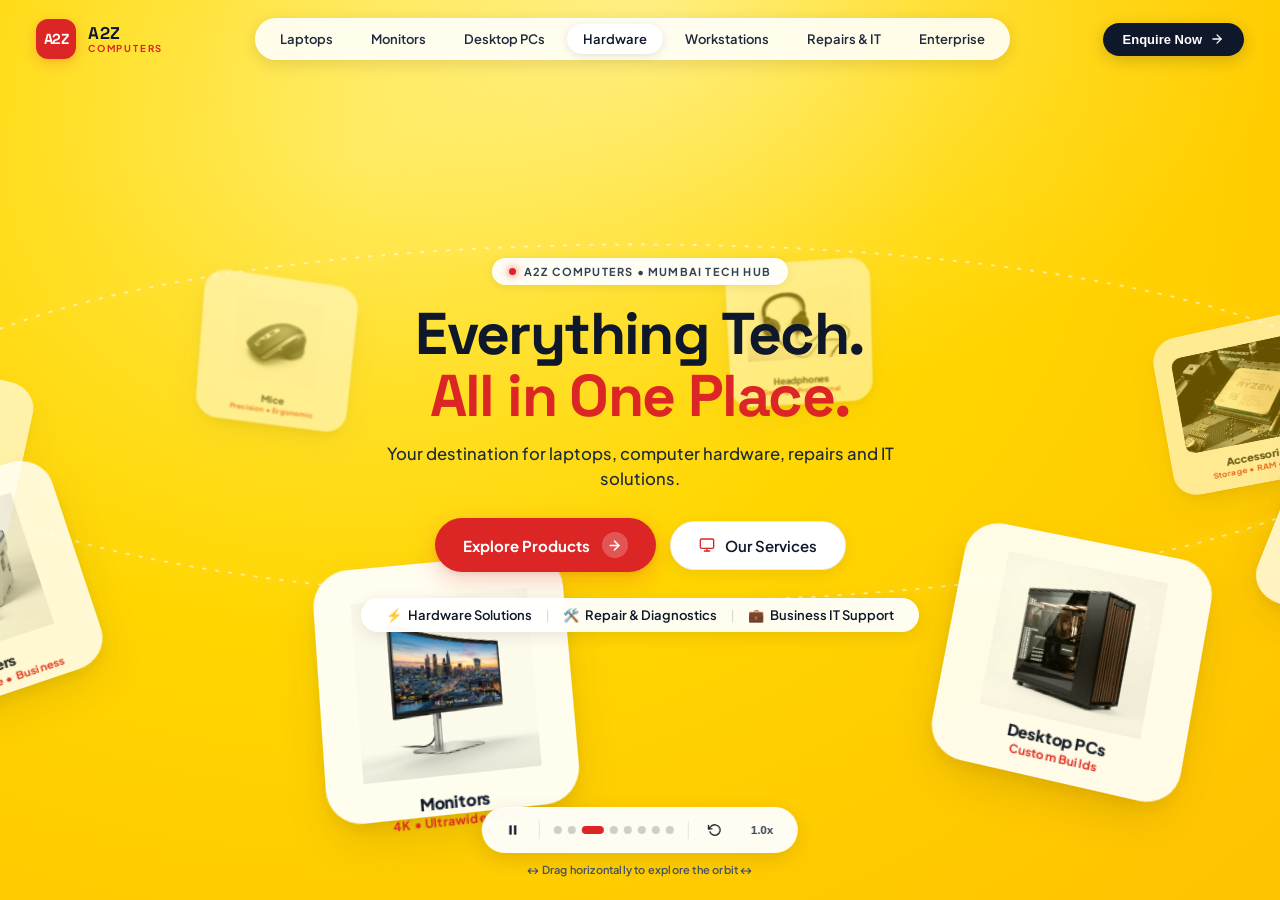
==== index.html @ b60e517a "Deploy A2Z Computers website" ====
<!DOCTYPE html>
<html lang="en">
<head>
  <meta charset="UTF-8">
  <meta name="viewport" content="width=device-width, initial-scale=1.0, maximum-scale=1.0, user-scalable=no">
  <title>A2Z Computers — Everything Tech. All in One Place.</title>
  <meta name="description" content="A2Z Computers: Your premier destination for pro laptops, custom workstations, 4K displays, laser printers, hardware components, and professional IT solutions.">

  <!-- Typography -->
  <link rel="preconnect" href="https://fonts.googleapis.com">
  <link rel="preconnect" href="https://fonts.gstatic.com" crossorigin>
  <link href="https://fonts.googleapis.com/css2?family=Plus+Jakarta+Sans:wght@400;500;600;700;800&family=Space+Grotesk:wght@500;700&display=swap" rel="stylesheet">

  <link rel="stylesheet" href="styles.css?v=yellow_v3">
</head>
<body>
  <div class="site-wrapper" id="siteWrapper">
    <!-- Atmospheric Ambient Canvas -->
    <div class="ambient-glow" aria-hidden="true"></div>
    <div class="orbital-track-svg-wrap" aria-hidden="true">
      <svg class="orbital-guide-svg" id="orbitalGuideSvg" viewBox="0 0 1000 600" preserveAspectRatio="none">
        <path id="orbitalTrackPath" class="orbital-guide-path" d="" />
      </svg>
    </div>

    <!-- Site Header -->
    <header class="site-header" id="siteHeader">
      <div class="header-container">
        <!-- Brand Wordmark -->
        <a href="#home" class="brand-wordmark" aria-label="A2Z Computers Home">
          <div class="brand-logo-badge">
            <span class="badge-letter">A2Z</span>
          </div>
          <div class="brand-title-wrap">
            <span class="brand-name">A2Z</span>
            <span class="brand-subtitle">COMPUTERS</span>
          </div>
        </a>

        <!-- Desktop Navigation -->
        <nav class="desktop-nav" aria-label="Main Navigation">
          <ul class="nav-list">
            <li><a href="laptops.html" class="nav-link">Laptops</a></li>
            <li><a href="monitors.html" class="nav-link">Monitors</a></li>
            <li><a href="desktops.html" class="nav-link">Desktop PCs</a></li>
            <li><a href="#products" class="nav-link active" data-nav="products">Hardware</a></li>
            <li><a href="#custom-builds" class="nav-link" data-nav="custom-builds">Workstations</a></li>
            <li><a href="#repairs" class="nav-link" data-nav="repairs">Repairs &amp; IT</a></li>
            <li><a href="#business" class="nav-link" data-nav="business">Enterprise</a></li>
          </ul>
        </nav>

        <!-- Header Actions -->
        <div class="header-actions">
          <button type="button" class="btn-enquiry" id="btnHeaderEnquire" aria-haspopup="dialog" aria-expanded="false">
            <span>Enquire Now</span>
            <svg class="icon-arrow" width="14" height="14" viewBox="0 0 24 24" fill="none" stroke="currentColor" stroke-width="2.2" stroke-linecap="round" stroke-linejoin="round" aria-hidden="true">
              <line x1="5" y1="12" x2="19" y2="12"></line>
              <polyline points="12 5 19 12 12 19"></polyline>
            </svg>
          </button>

          <!-- Mobile Hamburger Toggle -->
          <button type="button" class="mobile-menu-btn" id="mobileMenuBtn" aria-label="Toggle navigation menu" aria-expanded="false" aria-controls="mobileMenuDrawer">
            <span class="hamburger-bar"></span>
            <span class="hamburger-bar"></span>
          </button>
        </div>
      </div>

      <!-- Mobile Navigation Drawer -->
      <div class="mobile-drawer" id="mobileMenuDrawer" aria-hidden="true">
        <div class="mobile-drawer-content">
          <ul class="mobile-nav-list">
            <li><a href="laptops.html" class="mobile-nav-link mobile-nav-featured">Laptops</a></li>
            <li><a href="monitors.html" class="mobile-nav-link mobile-nav-featured">Monitors</a></li>
            <li><a href="desktops.html" class="mobile-nav-link mobile-nav-featured">Desktop PCs</a></li>
            <li><a href="#products" class="mobile-nav-link" data-nav="products">Hardware</a></li>
            <li><a href="#custom-builds" class="mobile-nav-link" data-nav="custom-builds">Workstations</a></li>
            <li><a href="#repairs" class="mobile-nav-link" data-nav="repairs">Repairs &amp; IT</a></li>
            <li><a href="#business" class="mobile-nav-link" data-nav="business">Enterprise</a></li>
          </ul>
          <div class="mobile-drawer-actions">
            <button type="button" class="btn-enquiry btn-full-width" id="btnMobileEnquire">
              <span>Contact Tech Desk</span>
            </button>
          </div>
        </div>
      </div>
    </header>

    <!-- MAIN HERO STAGE -->
    <main class="hero-stage" id="heroStage">
      <!-- 3D Orbital Scene Layer -->
      <div class="orbit-viewport" id="orbitViewport" aria-label="Interactive 3D Hardware Orbit">
        <!-- Products will be positioned dynamically along the 3D elliptical trajectory -->
        <div class="orbit-track" id="orbitTrack">
          <!-- 8 Hardware Product Cards dynamically rendered & animated via JS -->
        </div>
      </div>

      <!-- Central Hero Content Layer (Positioned with depth layering) -->
      <section class="central-hero" id="centralHero">
        <div class="hero-badge">
          <span class="badge-dot" aria-hidden="true"></span>
          <span class="badge-text">A2Z COMPUTERS • MUMBAI TECH HUB</span>
        </div>

        <h1 class="hero-headline">
          <span class="headline-line">Everything Tech.</span>
          <span class="headline-line highlight">All in One Place.</span>
        </h1>

        <p class="hero-supporting">
          Your destination for laptops, computer hardware, repairs and IT solutions.
        </p>

        <div class="hero-cta-group">
          <a href="#products" class="btn-cta-primary" id="ctaExploreProducts">
            <span>Explore Products</span>
            <span class="btn-icon-bubble" aria-hidden="true">
              <svg width="15" height="15" viewBox="0 0 24 24" fill="none" stroke="currentColor" stroke-width="2.5" stroke-linecap="round" stroke-linejoin="round">
                <line x1="5" y1="12" x2="19" y2="12"></line>
                <polyline points="12 5 19 12 12 19"></polyline>
              </svg>
            </span>
          </a>

          <a href="#services" class="btn-cta-secondary" id="ctaOurServices">
            <svg class="service-icon" width="16" height="16" viewBox="0 0 24 24" fill="none" stroke="currentColor" stroke-width="2" stroke-linecap="round" stroke-linejoin="round" aria-hidden="true">
              <rect x="2" y="3" width="20" height="14" rx="2" ry="2"></rect>
              <line x1="8" y1="21" x2="16" y2="21"></line>
              <line x1="12" y1="17" x2="12" y2="21"></line>
            </svg>
            <span>Our Services</span>
          </a>
        </div>

        <!-- Trust Highlights Bar (Neutral, Verified Service Highlights) -->
        <div class="trust-metrics-bar" aria-label="Service Highlights">
          <div class="trust-item">
            <span class="trust-icon" aria-hidden="true">⚡</span>
            <span class="trust-text">Hardware Solutions</span>
          </div>
          <span class="trust-divider" aria-hidden="true">|</span>
          <div class="trust-item">
            <span class="trust-icon" aria-hidden="true">🛠️</span>
            <span class="trust-text">Repair &amp; Diagnostics</span>
          </div>
          <span class="trust-divider" aria-hidden="true">|</span>
          <div class="trust-item">
            <span class="trust-icon" aria-hidden="true">💼</span>
            <span class="trust-text">Business IT Support</span>
          </div>
        </div>
      </section>

      <!-- Bottom Motion & Orbital Control Console -->
      <aside class="orbit-controls-bar" id="orbitControlsBar" aria-label="Orbital Showcase Controls">
        <div class="controls-pill">
          <!-- Play / Pause Toggle -->
          <button type="button" class="ctrl-btn" id="ctrlPlayPause" title="Pause / Resume Orbit" aria-label="Pause animation">
            <svg id="iconPause" width="14" height="14" viewBox="0 0 24 24" fill="currentColor">
              <rect x="6" y="4" width="4" height="16" rx="1"></rect>
              <rect x="14" y="4" width="4" height="16" rx="1"></rect>
            </svg>
            <svg id="iconPlay" class="hidden" width="14" height="14" viewBox="0 0 24 24" fill="currentColor">
              <polygon points="5 3 19 12 5 21 5 3"></polygon>
            </svg>
          </button>

          <span class="ctrl-separator" aria-hidden="true"></span>

          <!-- Product Quick Dots Indicator -->
          <div class="product-dots-group" id="productDotsGroup" role="tablist" aria-label="Select hardware product">
            <!-- 8 product indicator dots rendered via JS -->
          </div>

          <span class="ctrl-separator" aria-hidden="true"></span>

          <!-- Direction Toggle -->
          <button type="button" class="ctrl-btn" id="ctrlReverse" title="Reverse Orbit Direction" aria-label="Reverse direction">
            <svg width="14" height="14" viewBox="0 0 24 24" fill="none" stroke="currentColor" stroke-width="2.2" stroke-linecap="round" stroke-linejoin="round">
              <polyline points="1 4 1 10 7 10"></polyline>
              <path d="M3.51 15a9 9 0 1 0 2.13-9.36L1 10"></path>
            </svg>
          </button>

          <!-- Speed Toggle -->
          <button type="button" class="ctrl-btn speed-toggle-btn" id="ctrlSpeed" title="Cycle Orbit Speed" aria-label="Change speed">
            <span id="speedLabel">1.0x</span>
          </button>
        </div>

        <!-- Drag Hint Pill -->
        <div class="drag-hint" id="dragHint">
          <span>↔ Drag horizontally to explore the orbit ↔</span>
        </div>
      </aside>
    </main>

    <!-- PRODUCT QUICK VIEW MODAL / DRAWER -->
    <div class="product-modal-backdrop" id="productModal" role="dialog" aria-modal="true" aria-labelledby="modalTitle" aria-hidden="true">
      <div class="product-modal-card">
        <button type="button" class="modal-close-btn" id="modalCloseBtn" aria-label="Close product details">
          <svg width="18" height="18" viewBox="0 0 24 24" fill="none" stroke="currentColor" stroke-width="2.2" stroke-linecap="round" stroke-linejoin="round">
            <line x1="18" y1="6" x2="6" y2="18"></line>
            <line x1="6" y1="6" x2="18" y2="18"></line>
          </svg>
        </button>

        <div class="modal-body">
          <div class="modal-image-col">
            <div class="modal-img-frame">
              <img id="modalProductImg" src="" alt="Product Showcase" />
            </div>
            <div class="modal-category-tag" id="modalCategoryTag">Hardware</div>
          </div>

          <div class="modal-info-col">
            <div class="modal-badge-row">
              <span class="modal-status-badge" id="modalStatusBadge">Hardware Solutions</span>
              <span class="modal-warranty-badge">A2Z Computers</span>
            </div>

            <h2 class="modal-title" id="modalTitle">Product Name</h2>
            <p class="modal-tagline" id="modalTagline">Product subtitle</p>

            <div class="modal-specs-section">
              <h3 class="modal-section-heading">Key Specifications</h3>
              <ul class="modal-specs-list" id="modalSpecsList">
                <!-- Specs injected dynamically -->
              </ul>
            </div>

            <div class="modal-services-note">
              <svg width="16" height="16" viewBox="0 0 24 24" fill="none" stroke="#dc2626" stroke-width="2" stroke-linecap="round" stroke-linejoin="round" aria-hidden="true">
                <path d="M22 11.08V12a10 10 0 1 1-5.93-9.14"></path>
                <polyline points="22 4 12 14.01 9 11.01"></polyline>
              </svg>
              <span>Custom upgrades, corporate bulk supply, and same-day setup available through A2Z Computers.</span>
            </div>

            <div class="modal-actions-row">
              <button type="button" class="btn-cta-primary" id="btnModalEnquire">
                <span>Enquire This Hardware</span>
                <svg width="14" height="14" viewBox="0 0 24 24" fill="none" stroke="currentColor" stroke-width="2.5" stroke-linecap="round" stroke-linejoin="round">
                  <line x1="5" y1="12" x2="19" y2="12"></line>
                  <polyline points="12 5 19 12 12 19"></polyline>
                </svg>
              </button>
              <button type="button" class="btn-cta-secondary" id="btnModalCloseSecondary">
                <span>Back to Orbit</span>
              </button>
            </div>
          </div>
        </div>
      </div>
    </div>

    <!-- QUICK ENQUIRY MODAL -->
    <div class="product-modal-backdrop" id="enquiryModal" role="dialog" aria-modal="true" aria-labelledby="enquiryTitle" aria-hidden="true">
      <div class="product-modal-card enquiry-modal-card">
        <button type="button" class="modal-close-btn" id="enquiryCloseBtn" aria-label="Close enquiry form">
          <svg width="18" height="18" viewBox="0 0 24 24" fill="none" stroke="currentColor" stroke-width="2.2" stroke-linecap="round" stroke-linejoin="round">
            <line x1="18" y1="6" x2="6" y2="18"></line>
            <line x1="6" y1="6" x2="18" y2="18"></line>
          </svg>
        </button>

        <div class="enquiry-modal-content">
          <div class="enquiry-header">
            <div class="hero-badge">
              <span class="badge-dot" aria-hidden="true"></span>
              <span class="badge-text">CONNECT WITH TECH EXPERTS</span>
            </div>
            <h2 class="enquiry-title" id="enquiryTitle">Get in Touch with A2Z Computers</h2>
            <p class="enquiry-desc">Looking for custom PC configurations, bulk enterprise orders, or urgent diagnostic repair? Speak directly with our hardware specialists.</p>
          </div>

          <form class="enquiry-form" id="enquiryForm" onsubmit="return false;">
            <div class="form-row">
              <div class="form-group">
                <label for="enquiryName">Full Name</label>
                <input type="text" id="enquiryName" placeholder="e.g. Alex Henderson" required />
              </div>
              <div class="form-group">
                <label for="enquiryEmail">Email Address</label>
                <input type="email" id="enquiryEmail" placeholder="alex@company.com" required />
              </div>
            </div>

            <div class="form-row">
              <div class="form-group">
                <label for="enquiryCategory">Interested Category</label>
                <select id="enquiryCategory">
                  <option value="Laptops">Laptops &amp; Ultrabooks</option>
                  <option value="Workstations">Custom PC &amp; Workstations</option>
                  <option value="Monitors">Curved &amp; 4K Displays</option>
                  <option value="Printers">Office &amp; Laser Printers</option>
                  <option value="Peripherals">Keyboards &amp; Mice</option>
                  <option value="Repairs">Diagnostics &amp; Repair Service</option>
                  <option value="Enterprise">Enterprise Bulk IT Supply</option>
                </select>
              </div>
              <div class="form-group">
                <label for="enquiryPhone">Phone / WhatsApp</label>
                <input type="tel" id="enquiryPhone" placeholder="+1 (555) 000-0000" />
              </div>
            </div>

            <div class="form-group">
              <label for="enquiryMessage">Project Details / Requirements</label>
              <textarea id="enquiryMessage" rows="3" placeholder="Tell us about the specifications, quantity, or repair timeline you need..."></textarea>
            </div>

            <div class="form-actions">
              <button type="submit" class="btn-cta-primary btn-submit" id="btnSubmitEnquiry">
                <span>Submit Tech Enquiry</span>
                <svg width="15" height="15" viewBox="0 0 24 24" fill="none" stroke="currentColor" stroke-width="2.5" stroke-linecap="round" stroke-linejoin="round">
                  <line x1="5" y1="12" x2="19" y2="12"></line>
                  <polyline points="12 5 19 12 12 19"></polyline>
                </svg>
              </button>
            </div>
            <div class="form-success-msg hidden" id="enquirySuccessMsg">
              ✓ Frontend Demo: Enquiry details received locally. (Connect your backend or API endpoint for production messaging).
            </div>
          </form>
        </div>
      </div>
    </div>
  </div>

  <script src="script.js"></script>
</body>
</html>
---- styles.css ----
/* ==========================================================================
   A2Z COMPUTERS — Interactive Orbital Hardware Landing Page
   Pure CSS3 Architecture | Responsive 3D Canvas | Accessible Typography
   ========================================================================== */

:root {
  /* Color Palette — Warm Yellow Theme */
  --bg-canvas: #FFD600;
  --bg-canvas-warm: #FFC800;
  --bg-card: #FFFDF0;
  --bg-card-hover: #FFF9D6;
  --bg-white: #ffffff;
  
  --brand-red: #dc2626;
  --brand-red-hover: #b91c1c;
  --brand-red-light: #fef2f2;
  --brand-red-glow: rgba(220, 38, 38, 0.22);
  
  --text-primary: #0f172a;
  --text-secondary: #1e293b;
  --text-tertiary: #475569;
  --text-dark-muted: #334155;
  
  --border-subtle: rgba(15, 23, 42, 0.09);
  --border-card: rgba(15, 23, 42, 0.07);
  --border-focus: rgba(220, 38, 38, 0.4);

  /* Shadows — deeper on yellow for contrast */
  --shadow-sm: 0 2px 10px rgba(15, 23, 42, 0.10);
  --shadow-card: 0 20px 44px -8px rgba(30, 20, 0, 0.22), 0 6px 16px -3px rgba(30, 20, 0, 0.12);
  --shadow-card-hover: 0 28px 56px -10px rgba(220, 38, 38, 0.28), 0 12px 28px -5px rgba(30, 20, 0, 0.16);
  --shadow-modal: 0 32px 64px -12px rgba(15, 23, 42, 0.35), 0 14px 28px -6px rgba(15, 23, 42, 0.18);

  /* Typography */
  --font-main: 'Plus Jakarta Sans', -apple-system, BlinkMacSystemFont, 'Segoe UI', Roboto, sans-serif;
  --font-display: 'Space Grotesk', 'Plus Jakarta Sans', sans-serif;

  /* Card Sizing */
  --card-size: 210px;
  --card-radius: 30px;
  
  /* Transitions */
  --ease-spring: cubic-bezier(0.16, 1, 0.3, 1);
  --ease-smooth: cubic-bezier(0.25, 1, 0.5, 1);
}

/* Base Reset & Document Setup */
*, *::before, *::after {
  box-sizing: border-box;
  margin: 0;
  padding: 0;
}

html, body {
  width: 100%;
  height: 100%;
  overflow: hidden;
  background-color: var(--bg-canvas);
  color: var(--text-primary);
  font-family: var(--font-main);
  -webkit-font-smoothing: antialiased;
  -moz-osx-font-smoothing: grayscale;
}

body {
  position: relative;
  height: 100vh;
}

/* Site Wrapper */
.site-wrapper {
  position: relative;
  width: 100%;
  max-width: 100vw;
  height: 100vh;
  display: flex;
  flex-direction: column;
  overflow: hidden;
  background: radial-gradient(ellipse at 28% 18%, #FFE84D 0%, #FFD600 45%, #FFC200 100%);
}

/* Ambient Soft Highlight from Top */
.ambient-glow {
  position: absolute;
  top: -20%;
  left: 0;
  width: 100%;
  height: 65vh;
  background: radial-gradient(ellipse at 50% 32%, rgba(255, 255, 220, 0.52) 0%, rgba(255, 240, 130, 0.18) 50%, transparent 72%);
  pointer-events: none;
  z-index: 1;
}

/* Subtle Orbital Guide SVG Track */
.orbital-track-svg-wrap {
  position: absolute;
  top: 0;
  left: 0;
  width: 100%;
  height: 100%;
  pointer-events: none;
  z-index: 2;
  opacity: 0.85;
}

.orbital-guide-svg {
  width: 100%;
  height: 100%;
}

.orbital-guide-path {
  fill: none;
  stroke: rgba(255, 255, 255, 0.65);
  stroke-width: 1.8;
  stroke-dasharray: 4 9;
  filter: drop-shadow(0 0 4px rgba(255, 255, 255, 0.8));
}

/* ==========================================================================
   HEADER SECTION
   ========================================================================== */

.site-header {
  position: relative;
  width: 100%;
  z-index: 50;
  padding: 18px 36px 10px 36px;
  flex-shrink: 0;
}

.header-container {
  max-width: 1400px;
  width: 100%;
  margin: 0 auto;
  display: flex;
  align-items: center;
  justify-content: space-between;
}

/* Brand Wordmark */
.brand-wordmark {
  display: flex;
  align-items: center;
  gap: 12px;
  text-decoration: none;
  color: var(--text-primary);
  user-select: none;
  transition: opacity 0.2s ease;
  flex-shrink: 0;
}

.brand-wordmark:hover {
  opacity: 0.9;
}

.brand-logo-badge {
  width: 40px;
  height: 40px;
  border-radius: 12px;
  background: var(--brand-red);
  display: flex;
  align-items: center;
  justify-content: center;
  box-shadow: 0 4px 14px var(--brand-red-glow);
  color: var(--bg-white);
  font-family: var(--font-display);
  font-weight: 800;
  font-size: 14.5px;
  letter-spacing: -0.5px;
}

.brand-title-wrap {
  display: flex;
  flex-direction: column;
}

.brand-name {
  font-family: var(--font-display);
  font-size: 17px;
  font-weight: 800;
  letter-spacing: 0.5px;
  line-height: 1.1;
  color: var(--text-primary);
}

.brand-subtitle {
  font-size: 9.5px;
  font-weight: 700;
  letter-spacing: 1.8px;
  color: var(--brand-red);
  line-height: 1.2;
}

/* Desktop Navigation */
.desktop-nav {
  display: block;
}

.nav-list {
  display: flex;
  align-items: center;
  gap: 6px;
  list-style: none;
  background: rgba(255, 255, 255, 0.88);
  backdrop-filter: blur(16px);
  -webkit-backdrop-filter: blur(16px);
  padding: 5px 8px;
  border-radius: 40px;
  border: 1px solid rgba(255, 255, 255, 0.6);
  box-shadow: 0 4px 16px rgba(30, 20, 0, 0.12);
}

.nav-link {
  display: inline-block;
  padding: 7px 16px;
  border-radius: 20px;
  font-size: 13px;
  font-weight: 600;
  color: var(--text-secondary);
  text-decoration: none;
  transition: all 0.2s ease;
}

.nav-link:hover {
  color: var(--text-primary);
  background: rgba(0, 0, 0, 0.06);
}

.nav-link.active {
  color: var(--text-primary);
  background: var(--bg-white);
  box-shadow: 0 2px 10px rgba(0, 0, 0, 0.10);
}

/* Header Enquiry CTA */
.header-actions {
  display: flex;
  align-items: center;
  gap: 12px;
}

.btn-enquiry {
  display: inline-flex;
  align-items: center;
  gap: 8px;
  padding: 9px 20px;
  border-radius: 30px;
  background: var(--text-primary);
  color: var(--bg-white);
  font-size: 13px;
  font-weight: 600;
  border: none;
  cursor: pointer;
  box-shadow: 0 4px 16px rgba(15, 23, 42, 0.20);
  transition: all 0.25s var(--ease-spring);
}

.btn-enquiry:hover {
  background: var(--brand-red);
  box-shadow: 0 6px 18px var(--brand-red-glow);
  transform: translateY(-1px);
}

.btn-enquiry .icon-arrow {
  transition: transform 0.2s ease;
}

.btn-enquiry:hover .icon-arrow {
  transform: translateX(3px);
}

/* Mobile Hamburger */
.mobile-menu-btn {
  display: none;
  flex-direction: column;
  justify-content: center;
  align-items: center;
  gap: 6px;
  width: 42px;
  height: 42px;
  border-radius: 12px;
  background: rgba(255, 255, 255, 0.90);
  border: 1px solid rgba(255, 255, 255, 0.6);
  cursor: pointer;
  padding: 0;
  box-shadow: 0 4px 14px rgba(30, 20, 0, 0.14);
}

.hamburger-bar {
  width: 20px;
  height: 2px;
  background-color: var(--text-primary);
  border-radius: 2px;
  transition: all 0.25s ease;
}

.mobile-menu-btn.open .hamburger-bar:nth-child(1) {
  transform: translateY(4px) rotate(45deg);
}

.mobile-menu-btn.open .hamburger-bar:nth-child(2) {
  transform: translateY(-4px) rotate(-45deg);
}

/* Mobile Drawer */
.mobile-drawer {
  display: none;
  position: absolute;
  top: 100%;
  left: 0;
  width: 100%;
  background: var(--bg-white);
  border-bottom: 1px solid var(--border-subtle);
  box-shadow: var(--shadow-modal);
  padding: 24px;
  opacity: 0;
  visibility: hidden;
  transform: translateY(-10px);
  transition: all 0.3s var(--ease-smooth);
}

.mobile-drawer.open {
  opacity: 1;
  visibility: visible;
  transform: translateY(0);
}

.mobile-nav-list {
  list-style: none;
  display: flex;
  flex-direction: column;
  gap: 12px;
  margin-bottom: 20px;
}

.mobile-nav-link {
  font-size: 16px;
  font-weight: 600;
  color: var(--text-primary);
  text-decoration: none;
  display: block;
  padding: 8px 0;
}

.mobile-nav-featured {
  color: var(--brand-red);
  font-weight: 700;
}

.mobile-drawer-actions .btn-full-width {
  width: 100%;
  justify-content: center;
  padding: 14px;
}

/* ==========================================================================
   HERO STAGE & 3D ORBITAL VIEWPORT
   ========================================================================== */

.hero-stage {
  position: relative;
  flex: 1;
  display: flex;
  flex-direction: column;
  align-items: center;
  justify-content: center;
  min-height: calc(100vh - 84px);
  width: 100%;
  overflow: hidden;
  user-select: none;
}

/* 3D Orbit Viewport */
.orbit-viewport {
  position: absolute;
  top: 0;
  left: 0;
  width: 100%;
  height: 100%;
  perspective: 1200px;
  perspective-origin: 50% 50%;
  overflow: hidden;
  pointer-events: none;
  z-index: 10;
}

.orbit-track {
  position: absolute;
  top: 0;
  left: 0;
  width: 100%;
  height: 100%;
  transform-style: preserve-3d;
  pointer-events: auto;
  cursor: grab;
}

.orbit-track:active {
  cursor: grabbing;
}

/* ==========================================================================
   PRODUCT TILES (ORBITING CARDS)
   ========================================================================== */

.product-tile {
  position: absolute;
  top: 0;
  left: 0;
  width: var(--card-size);
  height: var(--card-size);
  border-radius: var(--card-radius);
  background-color: var(--bg-card);
  border: 1px solid rgba(255, 255, 255, 0.85);
  box-shadow: 0 18px 40px -8px rgba(90, 60, 0, 0.18), 0 6px 14px -3px rgba(90, 60, 0, 0.10);
  display: flex;
  flex-direction: column;
  align-items: center;
  justify-content: space-between;
  padding: 16px 14px 14px 14px;
  transform-style: preserve-3d;
  will-change: transform, opacity;
  cursor: pointer;
  transition: box-shadow 0.3s ease, border-color 0.3s ease, background-color 0.3s ease;
  user-select: none;
}

.product-tile:hover {
  background-color: var(--bg-card-hover);
  box-shadow: 0 26px 52px -10px rgba(220, 38, 38, 0.25), 0 10px 22px -4px rgba(90, 60, 0, 0.14);
  border-color: rgba(220, 38, 38, 0.25);
}

/* Product Tile Image Container */
.tile-image-box {
  width: 100%;
  flex: 1;
  display: flex;
  align-items: center;
  justify-content: center;
  position: relative;
  pointer-events: none;
}

.tile-img {
  max-width: 88%;
  max-height: 84%;
  object-fit: contain;
  mix-blend-mode: multiply;
  filter: contrast(1.06) brightness(0.99);
  transition: transform 0.4s var(--ease-spring);
  pointer-events: none;
}

/* Individual Product Sizing Customizations */
.product-tile[data-product="laptop"] .tile-img {
  max-width: 94%;
  max-height: 90%;
}

.product-tile[data-product="desktop-tower"] .tile-img {
  max-width: 82%;
  max-height: 92%;
}

.product-tile[data-product="monitor"] .tile-img {
  max-width: 96%;
  max-height: 86%;
}

.product-tile[data-product="printer"] .tile-img {
  max-width: 86%;
  max-height: 86%;
}

.product-tile[data-product="keyboard"] .tile-img {
  max-width: 96%;
  max-height: 80%;
}

.product-tile[data-product="mouse"] .tile-img {
  max-width: 80%;
  max-height: 80%;
}

.product-tile[data-product="headphones"] .tile-img {
  max-width: 86%;
  max-height: 86%;
}

.product-tile[data-product="accessory"] .tile-img {
  max-width: 94%;
  max-height: 86%;
  border-radius: 12px;
}

.product-tile:hover .tile-img {
  transform: scale(1.08) translateY(-4px);
}

/* Product Tile Text & Category */
.tile-caption {
  width: 100%;
  display: flex;
  flex-direction: column;
  align-items: center;
  text-align: center;
  pointer-events: none;
  padding-top: 2px;
}

.tile-title {
  font-size: 13.5px;
  font-weight: 800;
  color: var(--text-primary);
  letter-spacing: -0.2px;
  line-height: 1.2;
}

.tile-tag {
  font-size: 10px;
  font-weight: 700;
  letter-spacing: 0.2px;
  color: var(--brand-red);
  margin-top: 1px;
}

/* Floating Quick View Pill on Hover */
.tile-hover-pill {
  position: absolute;
  top: 10px;
  right: 10px;
  background: var(--bg-white);
  color: var(--text-primary);
  font-size: 9.5px;
  font-weight: 700;
  padding: 3px 8px;
  border-radius: 10px;
  box-shadow: 0 4px 10px rgba(0, 0, 0, 0.10);
  opacity: 0;
  transform: scale(0.85);
  transition: all 0.25s var(--ease-spring);
  pointer-events: none;
}

.product-tile:hover .tile-hover-pill {
  opacity: 1;
  transform: scale(1);
}

/* ==========================================================================
   CENTRAL HERO COMPOSITION
   ========================================================================== */

.central-hero {
  position: relative;
  z-index: 20;
  display: flex;
  flex-direction: column;
  align-items: center;
  text-align: center;
  max-width: 740px;
  width: 100%;
  box-sizing: border-box;
  padding: 10px 24px;
  margin-top: -80px;
  pointer-events: auto;
  background: transparent;
}

/* Eyebrow Badge */
.hero-badge {
  display: inline-flex;
  align-items: center;
  gap: 8px;
  background: rgba(255, 255, 255, 0.95);
  backdrop-filter: blur(10px);
  -webkit-backdrop-filter: blur(10px);
  border: 1px solid rgba(255, 255, 255, 0.6);
  padding: 6px 16px;
  border-radius: 30px;
  margin-bottom: 18px;
  box-shadow: 0 2px 10px rgba(40, 25, 0, 0.08);
}

.badge-dot {
  width: 7px;
  height: 7px;
  background: var(--brand-red);
  border-radius: 50%;
  box-shadow: 0 0 8px var(--brand-red);
  animation: pulseDot 2.2s infinite ease-in-out;
}

@keyframes pulseDot {
  0%, 100% { opacity: 1; transform: scale(1); }
  50% { opacity: 0.45; transform: scale(1.3); }
}

.badge-text {
  font-size: 11px;
  font-weight: 700;
  letter-spacing: 1.2px;
  color: var(--text-dark-muted);
  text-transform: uppercase;
}

/* Main Hero Headline */
.hero-headline {
  font-family: var(--font-display);
  font-size: clamp(34px, 4.6vw, 62px);
  font-weight: 800;
  line-height: 1.05;
  letter-spacing: -1.6px;
  color: var(--text-primary);
  margin-bottom: 16px;
}

.headline-line {
  display: block;
}

.headline-line.highlight {
  color: var(--brand-red);
  position: relative;
  display: inline-block;
}

/* Supporting Text */
.hero-supporting {
  font-size: clamp(14px, 1.3vw, 17px);
  font-weight: 500;
  line-height: 1.5;
  color: var(--text-secondary);
  max-width: 560px;
  margin: 0 auto 26px auto;
}

/* CTA Group */
.hero-cta-group {
  display: flex;
  align-items: center;
  justify-content: center;
  gap: 14px;
  margin-bottom: 26px;
}

.btn-cta-primary {
  display: inline-flex;
  align-items: center;
  gap: 12px;
  background: var(--brand-red);
  color: var(--bg-white);
  padding: 14px 28px;
  border-radius: 40px;
  font-size: 15px;
  font-weight: 700;
  text-decoration: none;
  box-shadow: 0 8px 24px var(--brand-red-glow), 0 2px 6px rgba(0, 0, 0, 0.08);
  transition: all 0.25s var(--ease-spring);
  border: none;
  cursor: pointer;
}

.btn-cta-primary:hover {
  background: var(--brand-red-hover);
  box-shadow: 0 12px 30px rgba(220, 38, 38, 0.32);
  transform: translateY(-2px);
}

.btn-icon-bubble {
  width: 26px;
  height: 26px;
  background: rgba(255, 255, 255, 0.22);
  border-radius: 50%;
  display: flex;
  align-items: center;
  justify-content: center;
  transition: transform 0.2s ease;
}

.btn-cta-primary:hover .btn-icon-bubble {
  transform: translateX(3px);
}

.btn-cta-secondary {
  display: inline-flex;
  align-items: center;
  gap: 10px;
  background: #ffffff;
  color: var(--text-primary);
  border: 1px solid rgba(15, 23, 42, 0.08);
  padding: 14px 28px;
  border-radius: 40px;
  font-size: 15px;
  font-weight: 600;
  text-decoration: none;
  box-shadow: 0 4px 14px rgba(40, 25, 0, 0.08);
  transition: all 0.25s var(--ease-spring);
  cursor: pointer;
}

.btn-cta-secondary:hover {
  background: #ffffff;
  border-color: var(--text-primary);
  transform: translateY(-2px);
  box-shadow: 0 6px 20px rgba(40, 25, 0, 0.14);
}

.service-icon {
  color: var(--brand-red);
}

/* Trust Metrics Bar */
.trust-metrics-bar {
  display: flex;
  align-items: center;
  justify-content: center;
  gap: 14px;
  background: rgba(255, 255, 255, 0.94);
  backdrop-filter: blur(12px);
  -webkit-backdrop-filter: blur(12px);
  padding: 8px 24px;
  border-radius: 30px;
  border: 1px solid rgba(255, 255, 255, 0.6);
  font-size: 13px;
  font-weight: 600;
  color: var(--text-primary);
  box-shadow: 0 4px 16px rgba(40, 25, 0, 0.10);
}

.trust-item {
  display: flex;
  align-items: center;
  gap: 6px;
}

.trust-divider {
  color: rgba(15, 23, 42, 0.22);
  font-size: 12px;
  font-weight: 300;
}

/* ==========================================================================
   ORBIT CONTROLS BAR (BOTTOM CONSOLE)
   ========================================================================== */

.orbit-controls-bar {
  position: absolute;
  bottom: 24px;
  left: 50%;
  transform: translateX(-50%);
  z-index: 25;
  display: flex;
  flex-direction: column;
  align-items: center;
  gap: 10px;
  pointer-events: auto;
}

.controls-pill {
  display: flex;
  align-items: center;
  gap: 10px;
  background: rgba(255, 255, 255, 0.95);
  backdrop-filter: blur(14px);
  -webkit-backdrop-filter: blur(14px);
  border: 1px solid rgba(255, 255, 255, 0.7);
  padding: 6px 14px;
  border-radius: 40px;
  box-shadow: 0 6px 20px rgba(40, 25, 0, 0.12);
}

.ctrl-btn {
  display: flex;
  align-items: center;
  justify-content: center;
  width: 32px;
  height: 32px;
  border-radius: 50%;
  background: transparent;
  border: none;
  color: var(--text-primary);
  cursor: pointer;
  transition: all 0.2s ease;
}

.ctrl-btn:hover {
  background: rgba(0, 0, 0, 0.06);
  color: var(--brand-red);
}

.ctrl-btn.hidden {
  display: none !important;
}

.ctrl-separator {
  width: 1px;
  height: 18px;
  background: rgba(15, 23, 42, 0.1);
}

/* Product Navigation Dots */
.product-dots-group {
  display: flex;
  align-items: center;
  gap: 6px;
  padding: 0 4px;
}

.product-dot {
  width: 8px;
  height: 8px;
  border-radius: 50%;
  background: rgba(15, 23, 42, 0.2);
  border: none;
  cursor: pointer;
  padding: 0;
  transition: all 0.25s var(--ease-spring);
}

.product-dot:hover {
  background: rgba(15, 23, 42, 0.5);
  transform: scale(1.2);
}

.product-dot.active {
  background: var(--brand-red);
  width: 22px;
  border-radius: 10px;
}

.speed-toggle-btn {
  width: auto;
  padding: 0 10px;
  border-radius: 16px;
  font-size: 11.5px;
  font-weight: 700;
  color: var(--text-dark-muted);
}

.drag-hint {
  display: flex;
  align-items: center;
  gap: 6px;
  font-size: 11px;
  font-weight: 600;
  color: var(--text-tertiary);
  letter-spacing: 0.2px;
}

/* ==========================================================================
   PRODUCT QUICK-VIEW MODAL / DRAWER
   ========================================================================== */

.product-modal-backdrop {
  position: fixed;
  top: 0;
  left: 0;
  width: 100%;
  height: 100%;
  background: rgba(15, 23, 42, 0.45);
  backdrop-filter: blur(12px);
  -webkit-backdrop-filter: blur(12px);
  z-index: 100;
  display: flex;
  align-items: center;
  justify-content: center;
  padding: 24px;
  opacity: 0;
  visibility: hidden;
  transition: opacity 0.3s var(--ease-smooth), visibility 0.3s var(--ease-smooth);
}

.product-modal-backdrop.open {
  opacity: 1;
  visibility: visible;
}

.product-modal-card {
  position: relative;
  background: var(--bg-white);
  border-radius: 36px;
  max-width: 820px;
  width: 100%;
  box-shadow: var(--shadow-modal);
  border: 1px solid var(--border-subtle);
  overflow: hidden;
  transform: scale(0.92) translateY(20px);
  transition: transform 0.35s var(--ease-spring);
}

.product-modal-backdrop.open .product-modal-card {
  transform: scale(1) translateY(0);
}

.modal-close-btn {
  position: absolute;
  top: 20px;
  right: 20px;
  width: 38px;
  height: 38px;
  border-radius: 50%;
  background: var(--bg-card);
  border: none;
  display: flex;
  align-items: center;
  justify-content: center;
  cursor: pointer;
  color: var(--text-secondary);
  transition: all 0.2s ease;
  z-index: 10;
}

.modal-close-btn:hover {
  background: var(--text-primary);
  color: var(--bg-white);
}

.modal-body {
  display: grid;
  grid-template-columns: 1fr 1.2fr;
  min-height: 440px;
}

.modal-image-col {
  background: var(--bg-card);
  padding: 36px;
  display: flex;
  flex-direction: column;
  align-items: center;
  justify-content: center;
  position: relative;
}

.modal-img-frame {
  width: 100%;
  height: 280px;
  display: flex;
  align-items: center;
  justify-content: center;
}

.modal-img-frame img {
  max-width: 90%;
  max-height: 90%;
  object-fit: contain;
  mix-blend-mode: multiply;
  filter: contrast(1.05);
}

.modal-category-tag {
  position: absolute;
  top: 24px;
  left: 24px;
  background: rgba(255, 255, 255, 0.85);
  font-size: 11px;
  font-weight: 700;
  text-transform: uppercase;
  letter-spacing: 0.8px;
  color: var(--brand-red);
  padding: 6px 12px;
  border-radius: 20px;
}

.modal-info-col {
  padding: 40px;
  display: flex;
  flex-direction: column;
  justify-content: space-between;
}

.modal-badge-row {
  display: flex;
  align-items: center;
  gap: 10px;
  margin-bottom: 12px;
}

.modal-status-badge {
  font-size: 11px;
  font-weight: 700;
  color: #15803d;
  background: #f0fdf4;
  padding: 4px 10px;
  border-radius: 12px;
}

.modal-warranty-badge {
  font-size: 11px;
  font-weight: 600;
  color: var(--text-secondary);
}

.modal-title {
  font-family: var(--font-display);
  font-size: 28px;
  font-weight: 800;
  letter-spacing: -0.6px;
  color: var(--text-primary);
  line-height: 1.15;
  margin-bottom: 6px;
}

.modal-tagline {
  font-size: 14px;
  font-weight: 500;
  color: var(--text-secondary);
  margin-bottom: 24px;
}

.modal-specs-section {
  margin-bottom: 20px;
}

.modal-section-heading {
  font-size: 12px;
  font-weight: 700;
  text-transform: uppercase;
  letter-spacing: 0.8px;
  color: var(--text-tertiary);
  margin-bottom: 10px;
}

.modal-specs-list {
  list-style: none;
  display: grid;
  grid-template-columns: 1fr;
  gap: 8px;
}

.modal-specs-list li {
  display: flex;
  align-items: center;
  gap: 8px;
  font-size: 13.5px;
  font-weight: 600;
  color: var(--text-dark-muted);
}

.modal-specs-list li::before {
  content: '✓';
  color: var(--brand-red);
  font-weight: 800;
}

.modal-services-note {
  display: flex;
  align-items: flex-start;
  gap: 10px;
  background: var(--brand-red-light);
  border: 1px solid rgba(220, 38, 38, 0.12);
  padding: 12px 16px;
  border-radius: 16px;
  font-size: 12.5px;
  line-height: 1.45;
  color: #7f1d1d;
  margin-bottom: 24px;
}

.modal-actions-row {
  display: flex;
  align-items: center;
  gap: 12px;
}

/* ==========================================================================
   ENQUIRY FORM MODAL
   ========================================================================== */

.enquiry-modal-card {
  max-width: 620px;
  padding: 40px;
}

.enquiry-header {
  margin-bottom: 24px;
}

.enquiry-title {
  font-family: var(--font-display);
  font-size: 26px;
  font-weight: 800;
  letter-spacing: -0.5px;
  margin-top: 10px;
  margin-bottom: 8px;
}

.enquiry-desc {
  font-size: 14px;
  color: var(--text-secondary);
  line-height: 1.5;
}

.enquiry-form {
  display: flex;
  flex-direction: column;
  gap: 16px;
}

.form-row {
  display: grid;
  grid-template-columns: 1fr 1fr;
  gap: 16px;
}

.form-group {
  display: flex;
  flex-direction: column;
  gap: 6px;
}

.form-group label {
  font-size: 12px;
  font-weight: 700;
  color: var(--text-dark-muted);
  text-transform: uppercase;
  letter-spacing: 0.5px;
}

.form-group input,
.form-group select,
.form-group textarea {
  width: 100%;
  padding: 12px 16px;
  border-radius: 14px;
  border: 1px solid rgba(15, 23, 42, 0.12);
  background: #fdfdfd;
  font-family: var(--font-main);
  font-size: 14px;
  color: var(--text-primary);
  outline: none;
  transition: all 0.2s ease;
}

.form-group input:focus,
.form-group select:focus,
.form-group textarea:focus {
  border-color: var(--brand-red);
  box-shadow: 0 0 0 3px var(--brand-red-glow);
  background: #ffffff;
}

.form-actions {
  margin-top: 8px;
}

.btn-submit {
  width: 100%;
  justify-content: center;
  padding: 16px;
}

.form-success-msg {
  padding: 14px;
  background: #f0fdf4;
  color: #166534;
  border: 1px solid #bbf7d0;
  border-radius: 14px;
  font-size: 13.5px;
  font-weight: 600;
  text-align: center;
}

.hidden {
  display: none !important;
}

/* ==========================================================================
   RESPONSIVE DESIGN BREAKPOINTS
   ========================================================================== */

@media (max-width: 1024px) {
  :root {
    --card-size: 196px;
    --card-radius: 28px;
  }
  
  .site-header {
    padding: 18px 24px;
  }
  
  .desktop-nav {
    display: none;
  }
  
  .mobile-menu-btn {
    display: flex;
  }
  
  .mobile-drawer {
    display: block;
  }

  .modal-body {
    grid-template-columns: 1fr;
  }

  .modal-image-col {
    padding: 24px;
  }

  .modal-img-frame {
    height: 180px;
  }

  .modal-info-col {
    padding: 28px 24px;
  }
}

@media (max-width: 768px) {
  :root {
    --card-size: 164px;
    --card-radius: 24px;
  }

  .site-header {
    padding: 14px 16px;
  }

  .header-actions .btn-enquiry {
    display: none !important;
  }

  .mobile-menu-btn {
    display: flex !important;
  }

  .central-hero {
    margin-top: -15px;
    padding: 0 18px;
  }

  .hero-headline {
    font-size: 34px;
    letter-spacing: -1px;
  }

  .hero-supporting {
    font-size: 14.5px;
    margin-bottom: 24px;
  }

  .hero-cta-group {
    flex-direction: column;
    width: 100%;
    max-width: 320px;
    gap: 12px;
  }

  .btn-cta-primary,
  .btn-cta-secondary {
    width: 100%;
    justify-content: center;
    padding: 13px 20px;
  }

  .trust-metrics-bar {
    font-size: 11px;
    padding: 6px 12px;
    gap: 6px;
    max-width: 90vw;
  }

  .form-row {
    grid-template-columns: 1fr;
    gap: 12px;
  }

  .enquiry-modal-card {
    padding: 28px 20px;
  }

  .orbit-controls-bar {
    bottom: 14px;
  }

  .controls-pill {
    padding: 4px 10px;
    gap: 6px;
  }

  .product-dot {
    width: 6px;
    height: 6px;
  }

  .product-dot.active {
    width: 16px;
  }

  .drag-hint {
    display: none;
  }
}

@media (max-width: 600px) {
  .trust-metrics-bar {
    display: none !important;
  }
}

@media (max-width: 480px) {
  :root {
    --card-size: 136px;
    --card-radius: 20px;
  }

  .site-header {
    padding: 12px 16px;
  }

  .central-hero {
    margin-top: -10px;
    padding: 0 14px;
  }

  .tile-title {
    font-size: 11.5px;
  }

  .tile-tag {
    font-size: 9px;
  }

  .hero-headline {
    font-size: 28px;
  }
}

/* ==========================================================================
   ACCESSIBILITY: REDUCED MOTION PREFERENCES
   ========================================================================== */

@media (prefers-reduced-motion: reduce) {
  .badge-dot {
    animation: none;
  }
  
  .product-tile {
    transition: none !important;
  }
}
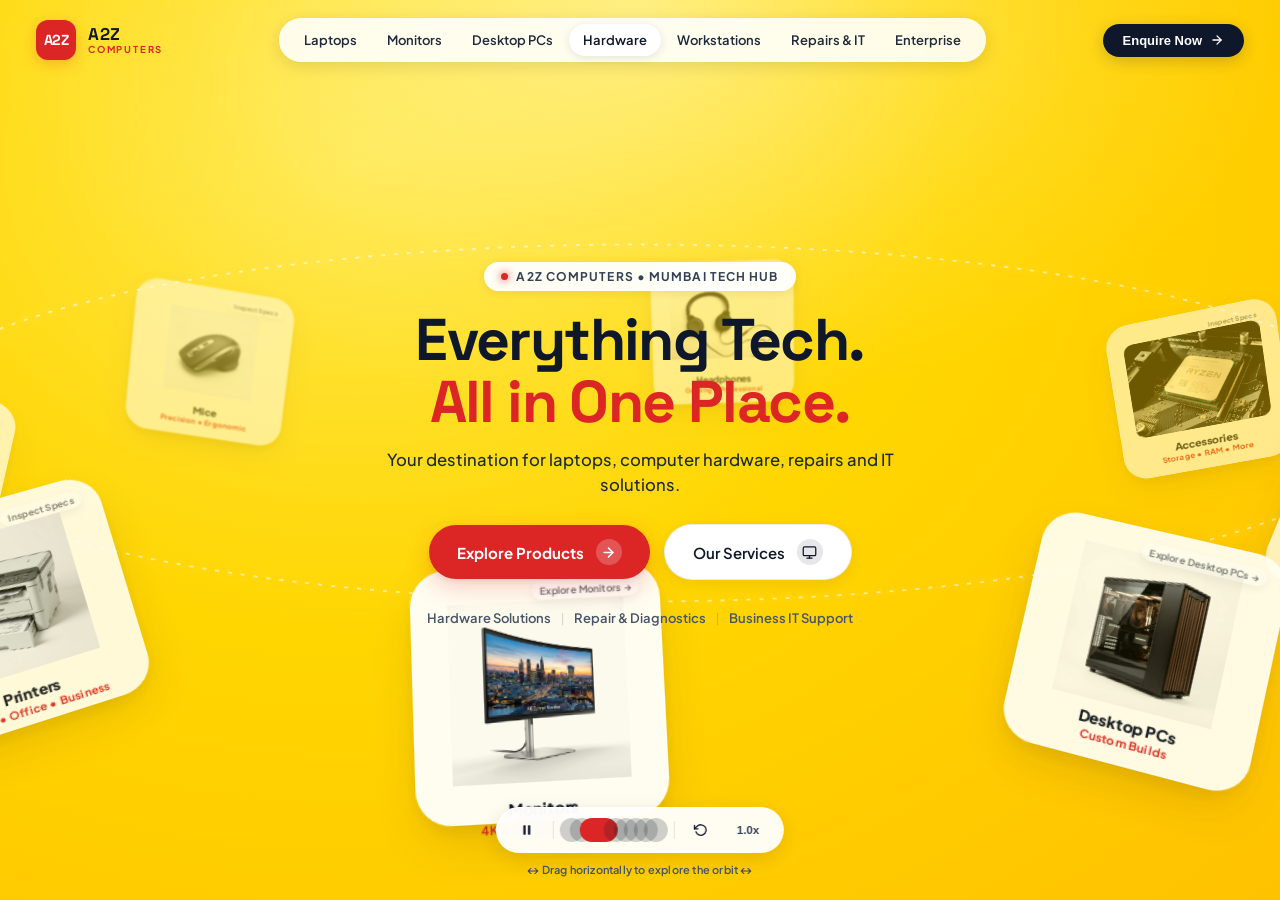
==== commit 444530e0: "Update website files" ====
--- a/index.html
+++ b/index.html
@@ -127,29 +127,28 @@
           </a>
 
           <a href="#services" class="btn-cta-secondary" id="ctaOurServices">
-            <svg class="service-icon" width="16" height="16" viewBox="0 0 24 24" fill="none" stroke="currentColor" stroke-width="2" stroke-linecap="round" stroke-linejoin="round" aria-hidden="true">
-              <rect x="2" y="3" width="20" height="14" rx="2" ry="2"></rect>
-              <line x1="8" y1="21" x2="16" y2="21"></line>
-              <line x1="12" y1="17" x2="12" y2="21"></line>
-            </svg>
             <span>Our Services</span>
+            <span class="btn-icon-bubble btn-icon-bubble--dark" aria-hidden="true">
+              <svg class="service-icon" width="15" height="15" viewBox="0 0 24 24" fill="none" stroke="currentColor" stroke-width="2" stroke-linecap="round" stroke-linejoin="round">
+                <rect x="2" y="3" width="20" height="14" rx="2" ry="2"></rect>
+                <line x1="8" y1="21" x2="16" y2="21"></line>
+                <line x1="12" y1="17" x2="12" y2="21"></line>
+              </svg>
+            </span>
           </a>
         </div>
 
-        <!-- Trust Highlights Bar (Neutral, Verified Service Highlights) -->
-        <div class="trust-metrics-bar" aria-label="Service Highlights">
+        <!-- Service Highlights (non-interactive) -->
+        <div class="trust-metrics-bar" aria-label="Service highlights">
           <div class="trust-item">
-            <span class="trust-icon" aria-hidden="true">⚡</span>
             <span class="trust-text">Hardware Solutions</span>
           </div>
           <span class="trust-divider" aria-hidden="true">|</span>
           <div class="trust-item">
-            <span class="trust-icon" aria-hidden="true">🛠️</span>
             <span class="trust-text">Repair &amp; Diagnostics</span>
           </div>
           <span class="trust-divider" aria-hidden="true">|</span>
           <div class="trust-item">
-            <span class="trust-icon" aria-hidden="true">💼</span>
             <span class="trust-text">Business IT Support</span>
           </div>
         </div>
--- a/styles.css
+++ b/styles.css
@@ -1,10 +1,10 @@
-/* ==========================================================================
-   A2Z COMPUTERS — Interactive Orbital Hardware Landing Page
+﻿/* ==========================================================================
+   A2Z COMPUTERS â€” Interactive Orbital Hardware Landing Page
    Pure CSS3 Architecture | Responsive 3D Canvas | Accessible Typography
    ========================================================================== */
 
 :root {
-  /* Color Palette — Warm Yellow Theme */
+  /* Color Palette â€” Warm Yellow Theme */
   --bg-canvas: #FFD600;
   --bg-canvas-warm: #FFC800;
   --bg-card: #FFFDF0;
@@ -25,7 +25,7 @@
   --border-card: rgba(15, 23, 42, 0.07);
   --border-focus: rgba(220, 38, 38, 0.4);
 
-  /* Shadows — deeper on yellow for contrast */
+  /* Shadows â€” deeper on yellow for contrast */
   --shadow-sm: 0 2px 10px rgba(15, 23, 42, 0.10);
   --shadow-card: 0 20px 44px -8px rgba(30, 20, 0, 0.22), 0 6px 16px -3px rgba(30, 20, 0, 0.12);
   --shadow-card-hover: 0 28px 56px -10px rgba(220, 38, 38, 0.28), 0 12px 28px -5px rgba(30, 20, 0, 0.16);
@@ -42,6 +42,15 @@
   /* Transitions */
   --ease-spring: cubic-bezier(0.16, 1, 0.3, 1);
   --ease-smooth: cubic-bezier(0.25, 1, 0.5, 1);
+
+  /* Border Radius System (â‰¤6 distinct values) */
+  --radius-xs:   2px;   /* hairline bars */
+  --radius-sm:  12px;   /* badges, small chips */
+  --radius-md:  20px;   /* nav items, inner pills */
+  --radius-pill: 40px;  /* buttons, controls, nav container */
+  --radius-modal: 32px; /* modal card */
+  /* --radius-circle: 50% â€” used inline */
+  /* --card-radius: 30px â€” tile cards, defined above */
 }
 
 /* Base Reset & Document Setup */
@@ -156,7 +165,7 @@
 .brand-logo-badge {
   width: 40px;
   height: 40px;
-  border-radius: 12px;
+  border-radius: var(--radius-sm);
   background: var(--brand-red);
   display: flex;
   align-items: center;
@@ -199,26 +208,27 @@
 .nav-list {
   display: flex;
   align-items: center;
-  gap: 6px;
+  gap: 2px;
   list-style: none;
   background: rgba(255, 255, 255, 0.88);
   backdrop-filter: blur(16px);
   -webkit-backdrop-filter: blur(16px);
-  padding: 5px 8px;
-  border-radius: 40px;
+  padding: 5px 10px;
+  border-radius: var(--radius-pill);
   border: 1px solid rgba(255, 255, 255, 0.6);
   box-shadow: 0 4px 16px rgba(30, 20, 0, 0.12);
 }
 
 .nav-link {
   display: inline-block;
-  padding: 7px 16px;
-  border-radius: 20px;
+  padding: 8px 14px;
+  border-radius: var(--radius-md);
   font-size: 13px;
   font-weight: 600;
   color: var(--text-secondary);
   text-decoration: none;
   transition: all 0.2s ease;
+  white-space: nowrap;
 }
 
 .nav-link:hover {
@@ -244,7 +254,7 @@
   align-items: center;
   gap: 8px;
   padding: 9px 20px;
-  border-radius: 30px;
+  border-radius: var(--radius-pill);
   background: var(--text-primary);
   color: var(--bg-white);
   font-size: 13px;
@@ -278,7 +288,7 @@
   gap: 6px;
   width: 42px;
   height: 42px;
-  border-radius: 12px;
+  border-radius: var(--radius-sm);
   background: rgba(255, 255, 255, 0.90);
   border: 1px solid rgba(255, 255, 255, 0.6);
   cursor: pointer;
@@ -290,7 +300,7 @@
   width: 20px;
   height: 2px;
   background-color: var(--text-primary);
-  border-radius: 2px;
+  border-radius: var(--radius-xs);
   transition: all 0.25s ease;
 }
 
@@ -491,7 +501,16 @@
 .product-tile[data-product="accessory"] .tile-img {
   max-width: 94%;
   max-height: 86%;
-  border-radius: 12px;
+  border-radius: var(--radius-sm);
+}
+
+/* Disable multiply blend on tiles where images are light/yellow-toned â€”
+   prevents yellow-on-yellow invisibility on the warm background */
+.product-tile[data-product="mouse"] .tile-img,
+.product-tile[data-product="keyboard"] .tile-img,
+.product-tile[data-product="printer"] .tile-img {
+  mix-blend-mode: normal;
+  filter: contrast(1.04) brightness(0.97);
 }
 
 .product-tile:hover .tile-img {
@@ -507,6 +526,7 @@
   text-align: center;
   pointer-events: none;
   padding-top: 2px;
+  transform-style: flat; /* prevent tag inheriting parent 3D rotation */
 }
 
 .tile-title {
@@ -523,6 +543,9 @@
   letter-spacing: 0.2px;
   color: var(--brand-red);
   margin-top: 1px;
+  /* ensure tag text stays horizontal â€” counteract parent card tilt */
+  transform: rotateZ(0deg);
+  display: block;
 }
 
 /* Floating Quick View Pill on Hover */
@@ -535,10 +558,11 @@
   font-size: 9.5px;
   font-weight: 700;
   padding: 3px 8px;
-  border-radius: 10px;
+  border-radius: var(--radius-sm);
   box-shadow: 0 4px 10px rgba(0, 0, 0, 0.10);
-  opacity: 0;
-  transform: scale(0.85);
+  /* Always slightly visible â€” signals interactivity */
+  opacity: 0.55;
+  transform: scale(0.88);
   transition: all 0.25s var(--ease-spring);
   pointer-events: none;
 }
@@ -578,7 +602,7 @@
   -webkit-backdrop-filter: blur(10px);
   border: 1px solid rgba(255, 255, 255, 0.6);
   padding: 6px 16px;
-  border-radius: 30px;
+  border-radius: var(--radius-pill);
   margin-bottom: 18px;
   box-shadow: 0 2px 10px rgba(40, 25, 0, 0.08);
 }
@@ -598,9 +622,9 @@
 }
 
 .badge-text {
-  font-size: 11px;
+  font-size: 12px;
   font-weight: 700;
-  letter-spacing: 1.2px;
+  letter-spacing: 1.1px;
   color: var(--text-dark-muted);
   text-transform: uppercase;
 }
@@ -652,7 +676,7 @@
   background: var(--brand-red);
   color: var(--bg-white);
   padding: 14px 28px;
-  border-radius: 40px;
+  border-radius: var(--radius-pill);
   font-size: 15px;
   font-weight: 700;
   text-decoration: none;
@@ -683,15 +707,25 @@
   transform: translateX(3px);
 }
 
+/* Dark icon bubble variant for secondary CTA */
+.btn-icon-bubble--dark {
+  background: rgba(15, 23, 42, 0.10);
+  color: var(--text-primary);
+}
+
+.btn-cta-secondary:hover .btn-icon-bubble--dark {
+  transform: translateX(3px);
+}
+
 .btn-cta-secondary {
   display: inline-flex;
   align-items: center;
-  gap: 10px;
+  gap: 12px;
   background: #ffffff;
   color: var(--text-primary);
   border: 1px solid rgba(15, 23, 42, 0.08);
   padding: 14px 28px;
-  border-radius: 40px;
+  border-radius: var(--radius-pill);
   font-size: 15px;
   font-weight: 600;
   text-decoration: none;
@@ -707,32 +741,31 @@
   box-shadow: 0 6px 20px rgba(40, 25, 0, 0.14);
 }
 
-.service-icon {
-  color: var(--brand-red);
-}
-
-/* Trust Metrics Bar */
+/* Remove standalone service-icon color â€” icon is now inside a bubble */
+
+/* Trust Metrics Bar â€” plain text row, not interactive */
 .trust-metrics-bar {
   display: flex;
   align-items: center;
   justify-content: center;
-  gap: 14px;
-  background: rgba(255, 255, 255, 0.94);
-  backdrop-filter: blur(12px);
-  -webkit-backdrop-filter: blur(12px);
-  padding: 8px 24px;
-  border-radius: 30px;
-  border: 1px solid rgba(255, 255, 255, 0.6);
+  gap: 10px;
+  padding: 4px 0;
   font-size: 13px;
   font-weight: 600;
-  color: var(--text-primary);
-  box-shadow: 0 4px 16px rgba(40, 25, 0, 0.10);
+  color: var(--text-tertiary);
 }
 
 .trust-item {
   display: flex;
   align-items: center;
-  gap: 6px;
+  gap: 5px;
+}
+
+.trust-icon {
+  font-size: 14px;
+  line-height: 1;
+  /* kept for screen-reader pass-through, hidden visually to reduce clutter */
+  display: none;
 }
 
 .trust-divider {
@@ -767,7 +800,7 @@
   -webkit-backdrop-filter: blur(14px);
   border: 1px solid rgba(255, 255, 255, 0.7);
   padding: 6px 14px;
-  border-radius: 40px;
+  border-radius: var(--radius-pill);
   box-shadow: 0 6px 20px rgba(40, 25, 0, 0.12);
 }
 
@@ -804,7 +837,7 @@
 .product-dots-group {
   display: flex;
   align-items: center;
-  gap: 6px;
+  gap: 2px;
   padding: 0 4px;
 }
 
@@ -815,25 +848,28 @@
   background: rgba(15, 23, 42, 0.2);
   border: none;
   cursor: pointer;
-  padding: 0;
+  /* expand hit target to 24Ã—24 with transparent padding */
+  padding: 8px;
+  margin: -8px;
+  box-sizing: content-box;
   transition: all 0.25s var(--ease-spring);
 }
 
 .product-dot:hover {
   background: rgba(15, 23, 42, 0.5);
-  transform: scale(1.2);
+  transform: scale(1.25);
 }
 
 .product-dot.active {
   background: var(--brand-red);
   width: 22px;
-  border-radius: 10px;
+  border-radius: var(--radius-sm);
 }
 
 .speed-toggle-btn {
   width: auto;
   padding: 0 10px;
-  border-radius: 16px;
+  border-radius: var(--radius-md);
   font-size: 11.5px;
   font-weight: 700;
   color: var(--text-dark-muted);
@@ -880,7 +916,7 @@
 .product-modal-card {
   position: relative;
   background: var(--bg-white);
-  border-radius: 36px;
+  border-radius: var(--radius-modal);
   max-width: 820px;
   width: 100%;
   box-shadow: var(--shadow-modal);
@@ -960,7 +996,7 @@
   letter-spacing: 0.8px;
   color: var(--brand-red);
   padding: 6px 12px;
-  border-radius: 20px;
+  border-radius: var(--radius-md);
 }
 
 .modal-info-col {
@@ -983,7 +1019,7 @@
   color: #15803d;
   background: #f0fdf4;
   padding: 4px 10px;
-  border-radius: 12px;
+  border-radius: var(--radius-sm);
 }
 
 .modal-warranty-badge {
@@ -1039,7 +1075,7 @@
 }
 
 .modal-specs-list li::before {
-  content: '✓';
+  content: 'âœ“';
   color: var(--brand-red);
   font-weight: 800;
 }
@@ -1051,7 +1087,7 @@
   background: var(--brand-red-light);
   border: 1px solid rgba(220, 38, 38, 0.12);
   padding: 12px 16px;
-  border-radius: 16px;
+  border-radius: var(--radius-md);
   font-size: 12.5px;
   line-height: 1.45;
   color: #7f1d1d;
@@ -1123,7 +1159,7 @@
 .form-group textarea {
   width: 100%;
   padding: 12px 16px;
-  border-radius: 14px;
+  border-radius: var(--radius-sm);
   border: 1px solid rgba(15, 23, 42, 0.12);
   background: #fdfdfd;
   font-family: var(--font-main);
@@ -1156,7 +1192,7 @@
   background: #f0fdf4;
   color: #166534;
   border: 1px solid #bbf7d0;
-  border-radius: 14px;
+  border-radius: var(--radius-sm);
   font-size: 13.5px;
   font-weight: 600;
   text-align: center;
@@ -1284,6 +1320,8 @@
   .product-dot {
     width: 6px;
     height: 6px;
+    padding: 9px; /* keeps 24px minimum hit area */
+    margin: -9px;
   }
 
   .product-dot.active {
@@ -1342,3 +1380,4 @@
     transition: none !important;
   }
 }
+
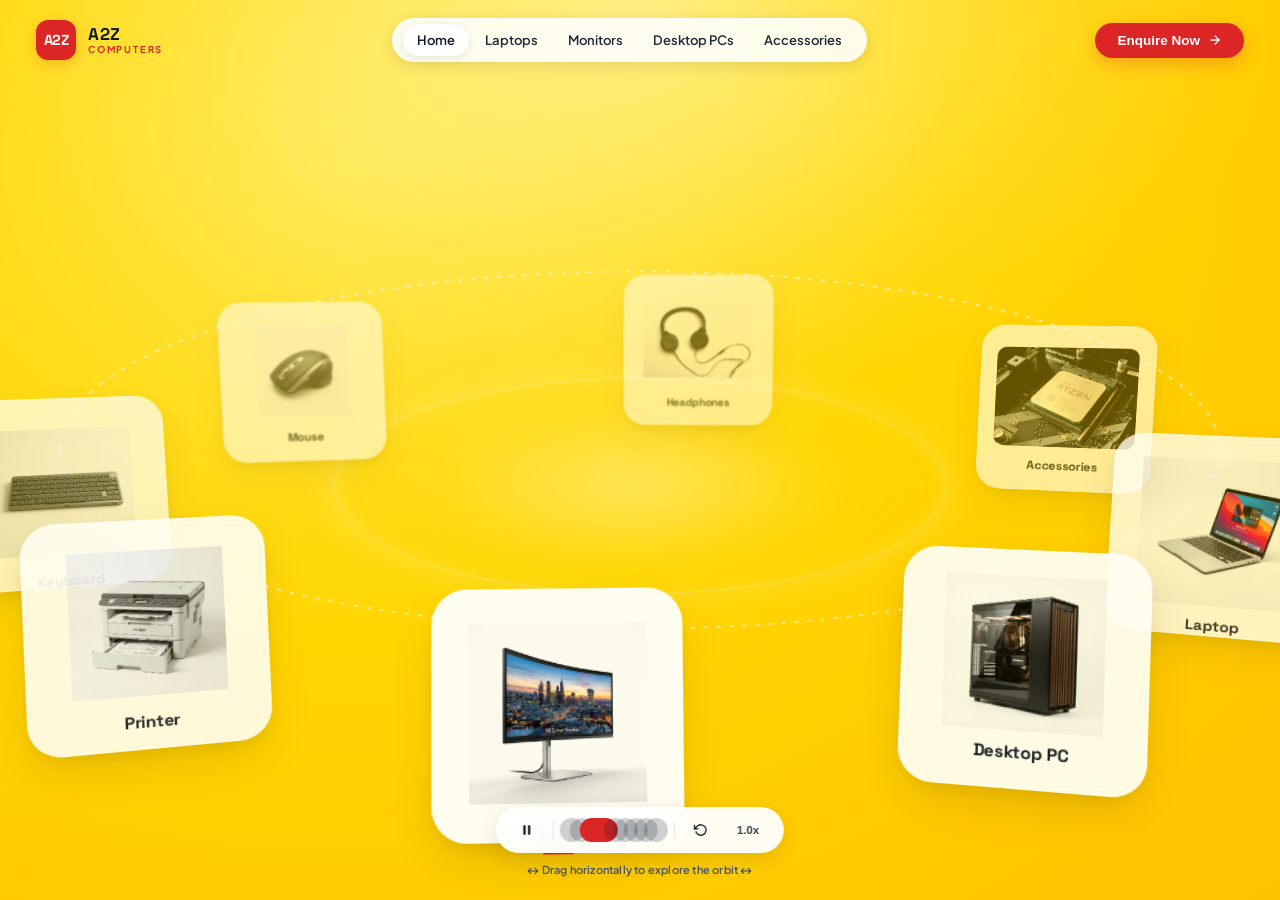
==== commit e13f8a0e: "Improve website layout and responsiveness" ====
--- a/index.html
+++ b/index.html
@@ -40,13 +40,11 @@
         <!-- Desktop Navigation -->
         <nav class="desktop-nav" aria-label="Main Navigation">
           <ul class="nav-list">
+            <li><a href="index.html" class="nav-link active" data-nav="home">Home</a></li>
             <li><a href="laptops.html" class="nav-link">Laptops</a></li>
             <li><a href="monitors.html" class="nav-link">Monitors</a></li>
             <li><a href="desktops.html" class="nav-link">Desktop PCs</a></li>
-            <li><a href="#products" class="nav-link active" data-nav="products">Hardware</a></li>
-            <li><a href="#custom-builds" class="nav-link" data-nav="custom-builds">Workstations</a></li>
-            <li><a href="#repairs" class="nav-link" data-nav="repairs">Repairs &amp; IT</a></li>
-            <li><a href="#business" class="nav-link" data-nav="business">Enterprise</a></li>
+            <li><a href="#accessories" class="nav-link" data-nav="accessories">Accessories</a></li>
           </ul>
         </nav>
 
@@ -72,13 +70,12 @@
       <div class="mobile-drawer" id="mobileMenuDrawer" aria-hidden="true">
         <div class="mobile-drawer-content">
           <ul class="mobile-nav-list">
+            <li><a href="index.html" class="mobile-nav-link active" data-nav="home">Home</a></li>
             <li><a href="laptops.html" class="mobile-nav-link mobile-nav-featured">Laptops</a></li>
             <li><a href="monitors.html" class="mobile-nav-link mobile-nav-featured">Monitors</a></li>
             <li><a href="desktops.html" class="mobile-nav-link mobile-nav-featured">Desktop PCs</a></li>
-            <li><a href="#products" class="mobile-nav-link" data-nav="products">Hardware</a></li>
-            <li><a href="#custom-builds" class="mobile-nav-link" data-nav="custom-builds">Workstations</a></li>
-            <li><a href="#repairs" class="mobile-nav-link" data-nav="repairs">Repairs &amp; IT</a></li>
-            <li><a href="#business" class="mobile-nav-link" data-nav="business">Enterprise</a></li>
+            <li><a href="#accessories" class="mobile-nav-link" data-nav="accessories">Accessories</a></li>
+            <li><a href="#repairs" class="mobile-nav-link" data-nav="repairs">Repairs &amp; IT Support</a></li>
           </ul>
           <div class="mobile-drawer-actions">
             <button type="button" class="btn-enquiry btn-full-width" id="btnMobileEnquire">
@@ -86,11 +83,16 @@
             </button>
           </div>
         </div>
-      </div>
     </header>
 
     <!-- MAIN HERO STAGE -->
     <main class="hero-stage" id="heroStage">
+      <!-- Ambient Center Stage Pedestal (Creates depth beneath the 3D rotating orbit) -->
+      <div class="orbit-center-pedestal" aria-hidden="true">
+        <div class="pedestal-ring-glow"></div>
+        <div class="pedestal-disk"></div>
+      </div>
+
       <!-- 3D Orbital Scene Layer -->
       <div class="orbit-viewport" id="orbitViewport" aria-label="Interactive 3D Hardware Orbit">
         <!-- Products will be positioned dynamically along the 3D elliptical trajectory -->
@@ -98,61 +100,6 @@
           <!-- 8 Hardware Product Cards dynamically rendered & animated via JS -->
         </div>
       </div>
-
-      <!-- Central Hero Content Layer (Positioned with depth layering) -->
-      <section class="central-hero" id="centralHero">
-        <div class="hero-badge">
-          <span class="badge-dot" aria-hidden="true"></span>
-          <span class="badge-text">A2Z COMPUTERS • MUMBAI TECH HUB</span>
-        </div>
-
-        <h1 class="hero-headline">
-          <span class="headline-line">Everything Tech.</span>
-          <span class="headline-line highlight">All in One Place.</span>
-        </h1>
-
-        <p class="hero-supporting">
-          Your destination for laptops, computer hardware, repairs and IT solutions.
-        </p>
-
-        <div class="hero-cta-group">
-          <a href="#products" class="btn-cta-primary" id="ctaExploreProducts">
-            <span>Explore Products</span>
-            <span class="btn-icon-bubble" aria-hidden="true">
-              <svg width="15" height="15" viewBox="0 0 24 24" fill="none" stroke="currentColor" stroke-width="2.5" stroke-linecap="round" stroke-linejoin="round">
-                <line x1="5" y1="12" x2="19" y2="12"></line>
-                <polyline points="12 5 19 12 12 19"></polyline>
-              </svg>
-            </span>
-          </a>
-
-          <a href="#services" class="btn-cta-secondary" id="ctaOurServices">
-            <span>Our Services</span>
-            <span class="btn-icon-bubble btn-icon-bubble--dark" aria-hidden="true">
-              <svg class="service-icon" width="15" height="15" viewBox="0 0 24 24" fill="none" stroke="currentColor" stroke-width="2" stroke-linecap="round" stroke-linejoin="round">
-                <rect x="2" y="3" width="20" height="14" rx="2" ry="2"></rect>
-                <line x1="8" y1="21" x2="16" y2="21"></line>
-                <line x1="12" y1="17" x2="12" y2="21"></line>
-              </svg>
-            </span>
-          </a>
-        </div>
-
-        <!-- Service Highlights (non-interactive) -->
-        <div class="trust-metrics-bar" aria-label="Service highlights">
-          <div class="trust-item">
-            <span class="trust-text">Hardware Solutions</span>
-          </div>
-          <span class="trust-divider" aria-hidden="true">|</span>
-          <div class="trust-item">
-            <span class="trust-text">Repair &amp; Diagnostics</span>
-          </div>
-          <span class="trust-divider" aria-hidden="true">|</span>
-          <div class="trust-item">
-            <span class="trust-text">Business IT Support</span>
-          </div>
-        </div>
-      </section>
 
       <!-- Bottom Motion & Orbital Control Console -->
       <aside class="orbit-controls-bar" id="orbitControlsBar" aria-label="Orbital Showcase Controls">
--- a/styles.css
+++ b/styles.css
@@ -1,4 +1,4 @@
-﻿/* ==========================================================================
+/* ==========================================================================
    A2Z COMPUTERS â€” Interactive Orbital Hardware Landing Page
    Pure CSS3 Architecture | Responsive 3D Canvas | Accessible Typography
    ========================================================================== */
@@ -253,22 +253,22 @@
   display: inline-flex;
   align-items: center;
   gap: 8px;
-  padding: 9px 20px;
+  padding: 10px 22px;
   border-radius: var(--radius-pill);
-  background: var(--text-primary);
-  color: var(--bg-white);
-  font-size: 13px;
-  font-weight: 600;
+  background: var(--brand-red);
+  color: #ffffff;
+  font-size: 13.5px;
+  font-weight: 700;
   border: none;
   cursor: pointer;
-  box-shadow: 0 4px 16px rgba(15, 23, 42, 0.20);
+  box-shadow: 0 6px 18px rgba(220, 38, 38, 0.28);
   transition: all 0.25s var(--ease-spring);
 }
 
 .btn-enquiry:hover {
-  background: var(--brand-red);
-  box-shadow: 0 6px 18px var(--brand-red-glow);
-  transform: translateY(-1px);
+  background: var(--brand-red-hover);
+  box-shadow: 0 10px 24px rgba(220, 38, 38, 0.38);
+  transform: translateY(-2px);
 }
 
 .btn-enquiry .icon-arrow {
@@ -525,150 +525,106 @@
   align-items: center;
   text-align: center;
   pointer-events: none;
-  padding-top: 2px;
-  transform-style: flat; /* prevent tag inheriting parent 3D rotation */
+  padding-top: 4px;
+  transform-style: flat;
 }
 
 .tile-title {
-  font-size: 13.5px;
-  font-weight: 800;
+  font-family: var(--font-display);
+  font-size: 15px;
+  font-weight: 700;
   color: var(--text-primary);
-  letter-spacing: -0.2px;
+  letter-spacing: -0.3px;
   line-height: 1.2;
 }
 
-.tile-tag {
-  font-size: 10px;
-  font-weight: 700;
-  letter-spacing: 0.2px;
-  color: var(--brand-red);
-  margin-top: 1px;
-  /* ensure tag text stays horizontal â€” counteract parent card tilt */
-  transform: rotateZ(0deg);
-  display: block;
+/* Red indicator underline under active front product card (matches reference image) */
+.tile-indicator-bar {
+  width: 0;
+  height: 3px;
+  background: var(--brand-red);
+  border-radius: var(--radius-xs);
+  margin-top: 5px;
+  opacity: 0;
+  transition: width 0.3s var(--ease-spring), opacity 0.3s ease;
+}
+
+.product-tile.is-front .tile-indicator-bar {
+  width: 26px;
+  opacity: 1;
+}
+
+.product-tile:hover .tile-indicator-bar {
+  width: 32px;
+  opacity: 1;
 }
 
 /* Floating Quick View Pill on Hover */
 .tile-hover-pill {
   position: absolute;
-  top: 10px;
-  right: 10px;
+  top: 12px;
+  right: 12px;
   background: var(--bg-white);
   color: var(--text-primary);
-  font-size: 9.5px;
+  font-size: 10px;
   font-weight: 700;
-  padding: 3px 8px;
-  border-radius: var(--radius-sm);
-  box-shadow: 0 4px 10px rgba(0, 0, 0, 0.10);
-  /* Always slightly visible â€” signals interactivity */
-  opacity: 0.55;
-  transform: scale(0.88);
+  padding: 4px 10px;
+  border-radius: var(--radius-pill);
+  box-shadow: 0 4px 12px rgba(0, 0, 0, 0.12);
+  opacity: 0;
+  transform: translateY(4px) scale(0.92);
   transition: all 0.25s var(--ease-spring);
   pointer-events: none;
+  white-space: nowrap;
 }
 
 .product-tile:hover .tile-hover-pill {
   opacity: 1;
-  transform: scale(1);
+  transform: translateY(0) scale(1);
 }
 
 /* ==========================================================================
-   CENTRAL HERO COMPOSITION
+   AMBIENT STAGE & CENTER PEDESTAL (Creates 3D Depth Beneath Orbit)
    ========================================================================== */
 
-.central-hero {
-  position: relative;
-  z-index: 20;
-  display: flex;
-  flex-direction: column;
-  align-items: center;
-  text-align: center;
-  max-width: 740px;
-  width: 100%;
-  box-sizing: border-box;
-  padding: 10px 24px;
-  margin-top: -80px;
-  pointer-events: auto;
-  background: transparent;
-}
-
-/* Eyebrow Badge */
-.hero-badge {
-  display: inline-flex;
-  align-items: center;
-  gap: 8px;
-  background: rgba(255, 255, 255, 0.95);
-  backdrop-filter: blur(10px);
-  -webkit-backdrop-filter: blur(10px);
-  border: 1px solid rgba(255, 255, 255, 0.6);
-  padding: 6px 16px;
-  border-radius: var(--radius-pill);
-  margin-bottom: 18px;
-  box-shadow: 0 2px 10px rgba(40, 25, 0, 0.08);
-}
-
-.badge-dot {
-  width: 7px;
-  height: 7px;
-  background: var(--brand-red);
+.orbit-center-pedestal {
+  position: absolute;
+  top: 50%;
+  left: 50%;
+  transform: translate(-50%, -50%);
+  width: min(85vw, 680px);
+  height: min(34vw, 240px);
+  pointer-events: none;
+  z-index: 3;
+}
+
+.pedestal-ring-glow {
+  position: absolute;
+  top: 50%;
+  left: 50%;
+  transform: translate(-50%, -50%);
+  width: 100%;
+  height: 100%;
   border-radius: 50%;
-  box-shadow: 0 0 8px var(--brand-red);
-  animation: pulseDot 2.2s infinite ease-in-out;
-}
-
-@keyframes pulseDot {
-  0%, 100% { opacity: 1; transform: scale(1); }
-  50% { opacity: 0.45; transform: scale(1.3); }
-}
-
-.badge-text {
-  font-size: 12px;
-  font-weight: 700;
-  letter-spacing: 1.1px;
-  color: var(--text-dark-muted);
-  text-transform: uppercase;
-}
-
-/* Main Hero Headline */
-.hero-headline {
-  font-family: var(--font-display);
-  font-size: clamp(34px, 4.6vw, 62px);
-  font-weight: 800;
-  line-height: 1.05;
-  letter-spacing: -1.6px;
-  color: var(--text-primary);
-  margin-bottom: 16px;
-}
-
-.headline-line {
-  display: block;
-}
-
-.headline-line.highlight {
-  color: var(--brand-red);
-  position: relative;
-  display: inline-block;
-}
-
-/* Supporting Text */
-.hero-supporting {
-  font-size: clamp(14px, 1.3vw, 17px);
-  font-weight: 500;
-  line-height: 1.5;
-  color: var(--text-secondary);
-  max-width: 560px;
-  margin: 0 auto 26px auto;
-}
-
-/* CTA Group */
-.hero-cta-group {
-  display: flex;
-  align-items: center;
-  justify-content: center;
-  gap: 14px;
-  margin-bottom: 26px;
-}
-
+  background: radial-gradient(ellipse at center, rgba(255, 255, 255, 0.45) 0%, rgba(255, 214, 0, 0.2) 45%, transparent 72%);
+  filter: blur(28px);
+  opacity: 0.85;
+}
+
+.pedestal-disk {
+  position: absolute;
+  top: 50%;
+  left: 50%;
+  transform: translate(-50%, -50%);
+  width: 90%;
+  height: 90%;
+  border-radius: 50%;
+  border: 1.5px solid rgba(255, 255, 255, 0.5);
+  box-shadow: 0 0 35px rgba(255, 255, 255, 0.35), inset 0 0 20px rgba(255, 255, 255, 0.2);
+  opacity: 0.55;
+}
+
+/* Primary CTA Button (Used in Modals) */
 .btn-cta-primary {
   display: inline-flex;
   align-items: center;
@@ -692,88 +648,6 @@
   transform: translateY(-2px);
 }
 
-.btn-icon-bubble {
-  width: 26px;
-  height: 26px;
-  background: rgba(255, 255, 255, 0.22);
-  border-radius: 50%;
-  display: flex;
-  align-items: center;
-  justify-content: center;
-  transition: transform 0.2s ease;
-}
-
-.btn-cta-primary:hover .btn-icon-bubble {
-  transform: translateX(3px);
-}
-
-/* Dark icon bubble variant for secondary CTA */
-.btn-icon-bubble--dark {
-  background: rgba(15, 23, 42, 0.10);
-  color: var(--text-primary);
-}
-
-.btn-cta-secondary:hover .btn-icon-bubble--dark {
-  transform: translateX(3px);
-}
-
-.btn-cta-secondary {
-  display: inline-flex;
-  align-items: center;
-  gap: 12px;
-  background: #ffffff;
-  color: var(--text-primary);
-  border: 1px solid rgba(15, 23, 42, 0.08);
-  padding: 14px 28px;
-  border-radius: var(--radius-pill);
-  font-size: 15px;
-  font-weight: 600;
-  text-decoration: none;
-  box-shadow: 0 4px 14px rgba(40, 25, 0, 0.08);
-  transition: all 0.25s var(--ease-spring);
-  cursor: pointer;
-}
-
-.btn-cta-secondary:hover {
-  background: #ffffff;
-  border-color: var(--text-primary);
-  transform: translateY(-2px);
-  box-shadow: 0 6px 20px rgba(40, 25, 0, 0.14);
-}
-
-/* Remove standalone service-icon color â€” icon is now inside a bubble */
-
-/* Trust Metrics Bar â€” plain text row, not interactive */
-.trust-metrics-bar {
-  display: flex;
-  align-items: center;
-  justify-content: center;
-  gap: 10px;
-  padding: 4px 0;
-  font-size: 13px;
-  font-weight: 600;
-  color: var(--text-tertiary);
-}
-
-.trust-item {
-  display: flex;
-  align-items: center;
-  gap: 5px;
-}
-
-.trust-icon {
-  font-size: 14px;
-  line-height: 1;
-  /* kept for screen-reader pass-through, hidden visually to reduce clutter */
-  display: none;
-}
-
-.trust-divider {
-  color: rgba(15, 23, 42, 0.22);
-  font-size: 12px;
-  font-weight: 300;
-}
-
 /* ==========================================================================
    ORBIT CONTROLS BAR (BOTTOM CONSOLE)
    ========================================================================== */
@@ -1263,42 +1137,6 @@
     display: flex !important;
   }
 
-  .central-hero {
-    margin-top: -15px;
-    padding: 0 18px;
-  }
-
-  .hero-headline {
-    font-size: 34px;
-    letter-spacing: -1px;
-  }
-
-  .hero-supporting {
-    font-size: 14.5px;
-    margin-bottom: 24px;
-  }
-
-  .hero-cta-group {
-    flex-direction: column;
-    width: 100%;
-    max-width: 320px;
-    gap: 12px;
-  }
-
-  .btn-cta-primary,
-  .btn-cta-secondary {
-    width: 100%;
-    justify-content: center;
-    padding: 13px 20px;
-  }
-
-  .trust-metrics-bar {
-    font-size: 11px;
-    padding: 6px 12px;
-    gap: 6px;
-    max-width: 90vw;
-  }
-
   .form-row {
     grid-template-columns: 1fr;
     gap: 12px;
@@ -1309,7 +1147,7 @@
   }
 
   .orbit-controls-bar {
-    bottom: 14px;
+    bottom: 18px;
   }
 
   .controls-pill {
@@ -1333,37 +1171,23 @@
   }
 }
 
-@media (max-width: 600px) {
-  .trust-metrics-bar {
-    display: none !important;
-  }
-}
-
 @media (max-width: 480px) {
   :root {
-    --card-size: 136px;
-    --card-radius: 20px;
+    --card-size: 145px;
+    --card-radius: 22px;
   }
 
   .site-header {
-    padding: 12px 16px;
-  }
-
-  .central-hero {
-    margin-top: -10px;
-    padding: 0 14px;
+    padding: 12px 18px;
   }
 
   .tile-title {
-    font-size: 11.5px;
-  }
-
-  .tile-tag {
-    font-size: 9px;
-  }
-
-  .hero-headline {
-    font-size: 28px;
+    font-size: 13px;
+  }
+
+  .orbit-center-pedestal {
+    width: 92vw;
+    height: 40vw;
   }
 }
 
